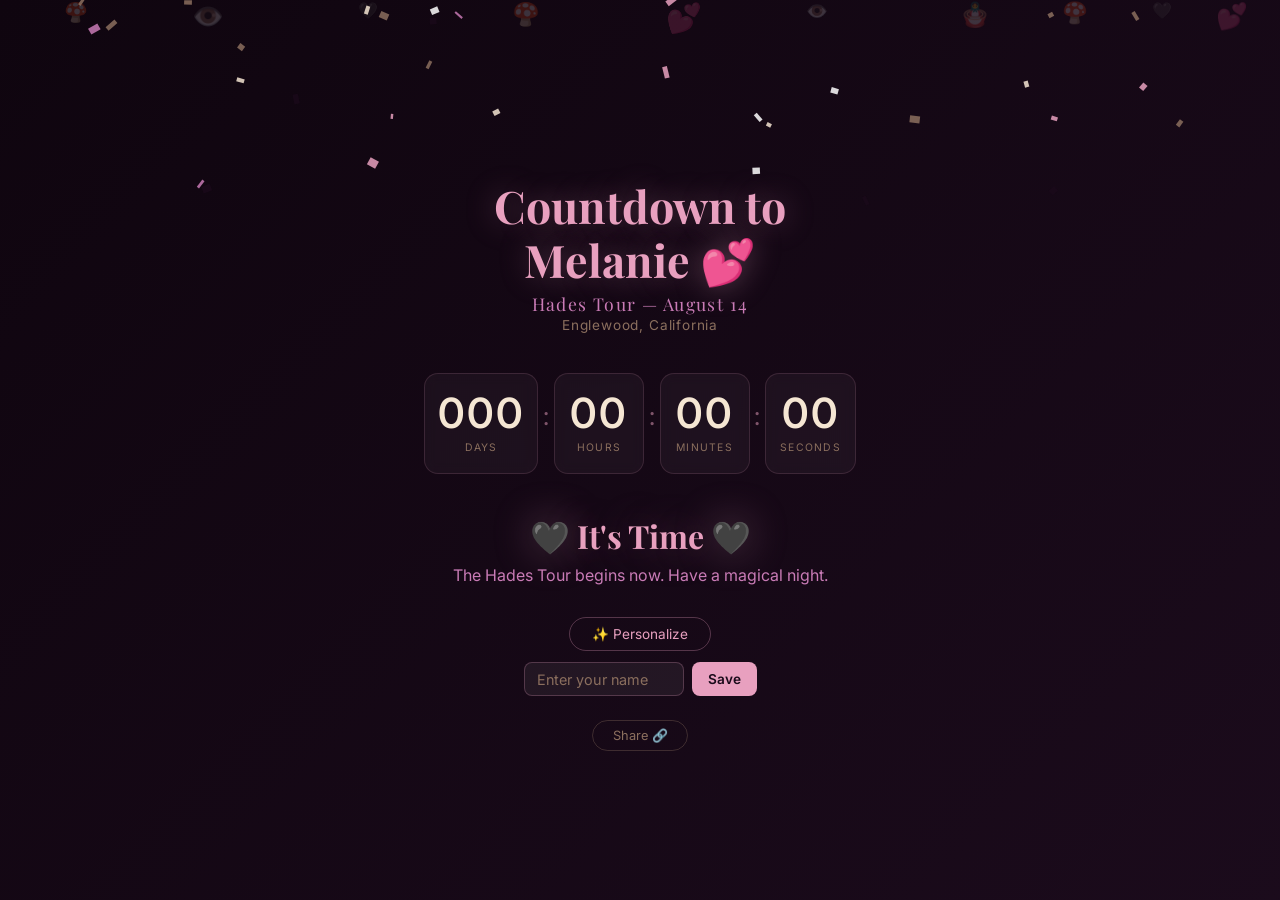
==== index.html @ d9dddd63 "Add Melanie Martinez Hades Tour countdown PWA Progressive Web App with live countdown to Aug 14, 202" ====
<!DOCTYPE html>
<html lang="en">
<head>
  <meta charset="UTF-8">
  <meta name="viewport" content="width=device-width, initial-scale=1.0">
  <title>Countdown to Melanie 💕</title>

  <!-- PWA Meta -->
  <link rel="manifest" href="manifest.json">
  <meta name="theme-color" content="#1a0a1a">
  <meta name="apple-mobile-web-app-capable" content="yes">
  <meta name="apple-mobile-web-app-status-bar-style" content="black-translucent">
  <meta name="apple-mobile-web-app-title" content="Melanie 💕">

  <!-- Apple Touch Icon -->
  <link rel="apple-touch-icon" href="icon-192.png">

  <!-- Fonts -->
  <link rel="preconnect" href="https://fonts.googleapis.com">
  <link rel="preconnect" href="https://fonts.gstatic.com" crossorigin>
  <link href="https://fonts.googleapis.com/css2?family=Playfair+Display:wght@400;700&family=Inter:wght@300;400;600&display=swap" rel="stylesheet">

  <link rel="stylesheet" href="style.css">
</head>
<body>

  <!-- Floating decorative elements -->
  <div class="floaters" aria-hidden="true">
    <span class="floater">🍄</span>
    <span class="floater">👁️</span>
    <span class="floater">🖤</span>
    <span class="floater">🍄</span>
    <span class="floater">💕</span>
    <span class="floater">👁️</span>
    <span class="floater">🪆</span>
    <span class="floater">🍄</span>
    <span class="floater">🖤</span>
    <span class="floater">💕</span>
  </div>

  <main class="container">
    <!-- Personalized greeting -->
    <div id="greeting" class="greeting"></div>

    <!-- Title -->
    <h1 class="title">Countdown to Melanie 💕</h1>
    <p class="subtitle">Hades Tour &mdash; August 14</p>
    <p class="location">Englewood, California</p>

    <!-- Countdown display -->
    <div class="countdown" id="countdown">
      <div class="time-block">
        <span class="time-value" id="days">000</span>
        <span class="time-label">Days</span>
      </div>
      <div class="separator">:</div>
      <div class="time-block">
        <span class="time-value" id="hours">00</span>
        <span class="time-label">Hours</span>
      </div>
      <div class="separator">:</div>
      <div class="time-block">
        <span class="time-value" id="minutes">00</span>
        <span class="time-label">Minutes</span>
      </div>
      <div class="separator">:</div>
      <div class="time-block">
        <span class="time-value" id="seconds">00</span>
        <span class="time-label">Seconds</span>
      </div>
    </div>

    <!-- Message shown when countdown reaches zero -->
    <div class="finale" id="finale" hidden>
      <h2>🖤 It's Time 🖤</h2>
      <p>The Hades Tour begins now. Have a magical night.</p>
    </div>

    <!-- Name input for personalized greeting -->
    <div class="name-section" id="nameSection">
      <button class="name-btn" id="nameBtn">✨ Personalize</button>
      <div class="name-input-wrap" id="nameInputWrap" hidden>
        <input type="text" id="nameInput" placeholder="Enter your name" maxlength="24" autocomplete="off">
        <button class="name-save" id="nameSave">Save</button>
      </div>
    </div>

    <!-- Share button -->
    <button class="share-btn" id="shareBtn">Share 🔗</button>
  </main>

  <!-- Confetti canvas (used when countdown hits zero) -->
  <canvas id="confetti" class="confetti-canvas"></canvas>

  <script src="app.js"></script>
</body>
</html>
---- style.css ----
/* ============================================
   Melanie Martinez – Hades Tour Countdown
   Pastel goth / dark whimsical aesthetic
   ============================================ */

/* ---------- Reset & base ---------- */
*, *::before, *::after {
  margin: 0;
  padding: 0;
  box-sizing: border-box;
}

:root {
  --pink: #e8a0bf;
  --cream: #f5e6d3;
  --brown: #8b6f5e;
  --dark: #1a0a1a;
  --darker: #0f050f;
  --accent: #c97bb6;
  --glow: rgba(232, 160, 191, 0.35);
}

html, body {
  height: 100%;
  font-family: 'Inter', sans-serif;
  color: var(--cream);
  overflow-x: hidden;
}

body {
  display: flex;
  justify-content: center;
  align-items: center;
  min-height: 100dvh;
  /* Animated gradient background */
  background: linear-gradient(135deg, var(--darker), #1f0d20, #120812, #1a0a1a);
  background-size: 400% 400%;
  animation: gradientShift 12s ease infinite;
}

@keyframes gradientShift {
  0%   { background-position: 0% 50%; }
  50%  { background-position: 100% 50%; }
  100% { background-position: 0% 50%; }
}

/* ---------- Floating decorative emojis ---------- */
.floaters {
  position: fixed;
  inset: 0;
  pointer-events: none;
  z-index: 0;
  overflow: hidden;
}

.floater {
  position: absolute;
  font-size: 1.4rem;
  opacity: 0.18;
  animation: floatUp linear infinite;
}

/* Distribute floaters across the viewport */
.floater:nth-child(1)  { left:  5%; animation-duration: 18s; animation-delay: 0s;   font-size: 1.2rem; }
.floater:nth-child(2)  { left: 15%; animation-duration: 22s; animation-delay: 3s;   font-size: 1.6rem; }
.floater:nth-child(3)  { left: 28%; animation-duration: 16s; animation-delay: 1s;   font-size: 1rem;  }
.floater:nth-child(4)  { left: 40%; animation-duration: 24s; animation-delay: 5s;   font-size: 1.4rem; }
.floater:nth-child(5)  { left: 52%; animation-duration: 20s; animation-delay: 2s;   font-size: 1.8rem; }
.floater:nth-child(6)  { left: 63%; animation-duration: 19s; animation-delay: 4s;   font-size: 1.1rem; }
.floater:nth-child(7)  { left: 75%; animation-duration: 23s; animation-delay: 1.5s; font-size: 1.5rem; }
.floater:nth-child(8)  { left: 83%; animation-duration: 17s; animation-delay: 6s;   font-size: 1.3rem; }
.floater:nth-child(9)  { left: 90%; animation-duration: 21s; animation-delay: 0.5s; font-size: 1rem;  }
.floater:nth-child(10) { left: 95%; animation-duration: 25s; animation-delay: 3.5s; font-size: 1.6rem; }

@keyframes floatUp {
  0%   { transform: translateY(110vh) rotate(0deg);   opacity: 0;    }
  10%  { opacity: 0.18; }
  90%  { opacity: 0.18; }
  100% { transform: translateY(-10vh) rotate(360deg);  opacity: 0;    }
}

/* ---------- Container ---------- */
.container {
  position: relative;
  z-index: 1;
  text-align: center;
  padding: 2rem 1.5rem;
  max-width: 480px;
  width: 100%;
}

/* ---------- Greeting ---------- */
.greeting {
  font-size: 1rem;
  color: var(--accent);
  margin-bottom: 0.5rem;
  font-weight: 300;
  letter-spacing: 0.03em;
  min-height: 1.4em;
}

/* ---------- Title & subtitle ---------- */
.title {
  font-family: 'Playfair Display', serif;
  font-size: 2.2rem;
  font-weight: 700;
  color: var(--pink);
  text-shadow: 0 0 30px var(--glow);
  line-height: 1.2;
  margin-bottom: 0.3rem;
}

.subtitle {
  font-family: 'Playfair Display', serif;
  font-size: 1.1rem;
  color: var(--accent);
  letter-spacing: 0.08em;
  margin-bottom: 0.15rem;
}

.location {
  font-size: 0.85rem;
  color: var(--brown);
  letter-spacing: 0.06em;
  margin-bottom: 2.5rem;
}

/* ---------- Countdown ---------- */
.countdown {
  display: flex;
  justify-content: center;
  align-items: center;
  gap: 0.3rem;
  margin-bottom: 2.5rem;
}

.time-block {
  display: flex;
  flex-direction: column;
  align-items: center;
  background: rgba(255, 255, 255, 0.04);
  border: 1px solid rgba(232, 160, 191, 0.15);
  border-radius: 14px;
  padding: 1rem 0.8rem;
  min-width: 68px;
  backdrop-filter: blur(6px);
}

.time-value {
  font-family: 'Inter', sans-serif;
  font-size: 2rem;
  font-weight: 600;
  color: var(--cream);
  letter-spacing: 0.04em;
  line-height: 1;
  transition: color 0.3s;
}

.time-label {
  font-size: 0.65rem;
  text-transform: uppercase;
  letter-spacing: 0.12em;
  color: var(--brown);
  margin-top: 0.4rem;
}

.separator {
  font-size: 1.6rem;
  color: var(--pink);
  opacity: 0.5;
  padding-bottom: 1rem;
  animation: blink 1s step-end infinite;
}

@keyframes blink {
  50% { opacity: 0.15; }
}

/* ---------- Finale (zero state) ---------- */
.finale {
  margin-bottom: 2rem;
}
.finale h2 {
  font-family: 'Playfair Display', serif;
  font-size: 2rem;
  color: var(--pink);
  text-shadow: 0 0 40px var(--glow);
  margin-bottom: 0.5rem;
}
.finale p {
  color: var(--accent);
  font-size: 1rem;
}

/* ---------- Name section ---------- */
.name-section {
  margin-bottom: 1.5rem;
}

.name-btn {
  background: none;
  border: 1px solid rgba(232, 160, 191, 0.3);
  color: var(--pink);
  padding: 0.5rem 1.4rem;
  border-radius: 999px;
  cursor: pointer;
  font-size: 0.85rem;
  font-family: inherit;
  transition: background 0.3s, border-color 0.3s;
}
.name-btn:hover {
  background: rgba(232, 160, 191, 0.08);
  border-color: var(--pink);
}

.name-input-wrap {
  display: flex;
  gap: 0.5rem;
  justify-content: center;
  margin-top: 0.7rem;
}

.name-input-wrap input {
  background: rgba(255, 255, 255, 0.06);
  border: 1px solid rgba(232, 160, 191, 0.25);
  border-radius: 8px;
  padding: 0.45rem 0.8rem;
  color: var(--cream);
  font-family: inherit;
  font-size: 0.9rem;
  outline: none;
  width: 160px;
  transition: border-color 0.3s;
}
.name-input-wrap input:focus {
  border-color: var(--pink);
}
.name-input-wrap input::placeholder {
  color: var(--brown);
}

.name-save {
  background: var(--pink);
  color: var(--dark);
  border: none;
  border-radius: 8px;
  padding: 0.45rem 1rem;
  font-family: inherit;
  font-size: 0.85rem;
  font-weight: 600;
  cursor: pointer;
  transition: opacity 0.3s;
}
.name-save:hover {
  opacity: 0.85;
}

/* ---------- Share button ---------- */
.share-btn {
  background: none;
  border: 1px solid rgba(139, 111, 94, 0.35);
  color: var(--brown);
  padding: 0.45rem 1.2rem;
  border-radius: 999px;
  cursor: pointer;
  font-size: 0.8rem;
  font-family: inherit;
  transition: color 0.3s, border-color 0.3s;
}
.share-btn:hover {
  color: var(--pink);
  border-color: var(--pink);
}

/* ---------- Confetti canvas ---------- */
.confetti-canvas {
  position: fixed;
  inset: 0;
  width: 100%;
  height: 100%;
  pointer-events: none;
  z-index: 10;
}

/* ---------- Responsive ---------- */
@media (max-width: 400px) {
  .title { font-size: 1.7rem; }
  .time-block { min-width: 58px; padding: 0.8rem 0.5rem; }
  .time-value { font-size: 1.6rem; }
  .countdown { gap: 0.2rem; }
}

@media (min-width: 600px) {
  .title { font-size: 2.8rem; }
  .time-block { min-width: 90px; padding: 1.2rem 1rem; }
  .time-value { font-size: 2.6rem; }
}
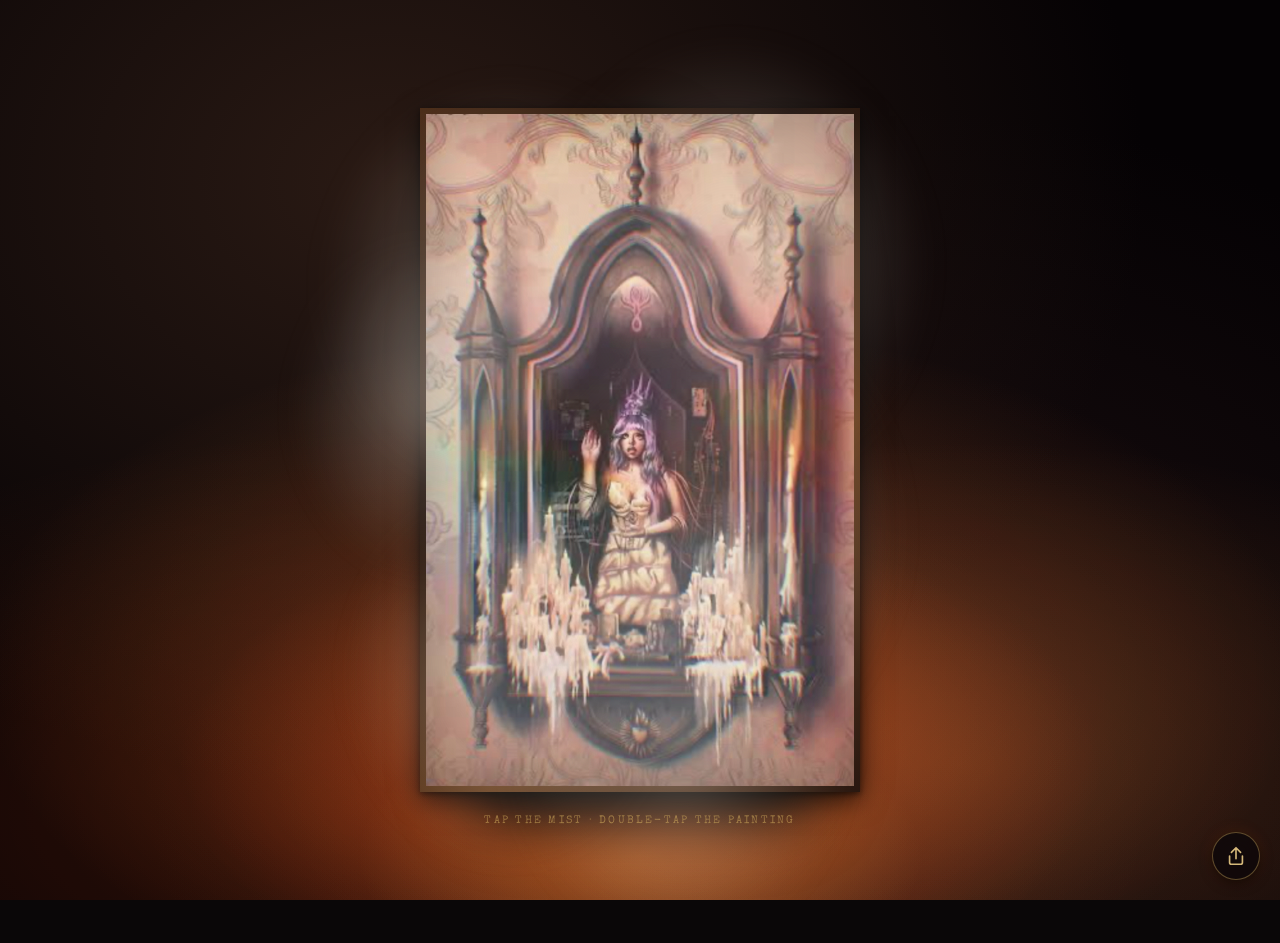
==== commit 3cb13e9a: "Fix countdown slots clipping and isolate embers from repaints Increase slat and digit heights so num" ====
--- a/index.html
+++ b/index.html
@@ -1,97 +1,928 @@
 <!DOCTYPE html>
 <html lang="en">
 <head>
-  <meta charset="UTF-8">
-  <meta name="viewport" content="width=device-width, initial-scale=1.0">
-  <title>Countdown to Melanie 💕</title>
-
-  <!-- PWA Meta -->
-  <link rel="manifest" href="manifest.json">
-  <meta name="theme-color" content="#1a0a1a">
-  <meta name="apple-mobile-web-app-capable" content="yes">
-  <meta name="apple-mobile-web-app-status-bar-style" content="black-translucent">
-  <meta name="apple-mobile-web-app-title" content="Melanie 💕">
-
-  <!-- Apple Touch Icon -->
-  <link rel="apple-touch-icon" href="icon-192.png">
-
-  <!-- Fonts -->
-  <link rel="preconnect" href="https://fonts.googleapis.com">
-  <link rel="preconnect" href="https://fonts.gstatic.com" crossorigin>
-  <link href="https://fonts.googleapis.com/css2?family=Playfair+Display:wght@400;700&family=Inter:wght@300;400;600&display=swap" rel="stylesheet">
-
-  <link rel="stylesheet" href="style.css">
+<meta charset="UTF-8">
+<meta name="viewport" content="width=device-width,initial-scale=1.0,user-scalable=no">
+<title>Hades Tour — Countdown</title>
+
+<!-- PWA: install to home screen as a fullscreen app -->
+<meta name="apple-mobile-web-app-capable" content="yes">
+<meta name="mobile-web-app-capable" content="yes">
+<meta name="apple-mobile-web-app-status-bar-style" content="black-translucent">
+<meta name="apple-mobile-web-app-title" content="Hades Tour">
+<meta name="theme-color" content="#0a0708">
+<meta name="description" content="A countdown to Melanie Martinez's Hades Tour, August 14 in Inglewood.">
+
+<!-- Real PWA manifest -->
+<link rel="manifest" href="manifest.json">
+
+<!-- Real PNG icons for iOS / Android home screens -->
+<link rel="apple-touch-icon" href="icons/apple-touch-icon.png">
+<link rel="icon" type="image/png" sizes="192x192" href="icons/icon-192.png">
+<link rel="icon" type="image/png" sizes="512x512" href="icons/icon-512.png">
+<link href="https://fonts.googleapis.com/css2?family=Cinzel:wght@700;900&family=Pirata+One&family=Special+Elite&display=swap" rel="stylesheet">
+<style>
+  *,*::before,*::after { box-sizing: border-box; margin: 0; padding: 0; }
+  html, body {
+    height: 100%;
+    overflow: hidden;
+    background: #0a0708;
+    -webkit-tap-highlight-color: transparent;
+    user-select: none;
+    touch-action: manipulation;
+  }
+  body {
+    display: flex;
+    align-items: center;
+    justify-content: center;
+    background:
+      radial-gradient(ellipse at 30% 20%, #2a1a14 0%, transparent 60%),
+      radial-gradient(ellipse at 70% 80%, #1a0e10 0%, transparent 60%),
+      #050204;
+  }
+  /* Roaring fire glow — multiple layers flickering at different rhythms */
+  body::before {
+    content: '';
+    position: fixed;
+    inset: 0;
+    background:
+      radial-gradient(ellipse 80% 60% at 50% 75%, rgba(255, 110, 30, 0.35), transparent 65%),
+      radial-gradient(ellipse 60% 45% at 50% 85%, rgba(255, 60, 10, 0.4), transparent 60%),
+      radial-gradient(ellipse 40% 30% at 50% 95%, rgba(255, 200, 80, 0.3), transparent 55%);
+    animation: fireRoar 0.18s steps(2) infinite, fireBreath 4s ease-in-out infinite;
+    pointer-events: none;
+    mix-blend-mode: screen;
+    z-index: 0;
+  }
+  /* Cooler ambient flicker layer */
+  body::after {
+    content: '';
+    position: fixed;
+    inset: 0;
+    background:
+      radial-gradient(ellipse 100% 70% at 30% 90%, rgba(255, 80, 20, 0.18), transparent 60%),
+      radial-gradient(ellipse 90% 60% at 75% 85%, rgba(255, 130, 40, 0.18), transparent 60%);
+    animation: fireFlicker 0.32s steps(3) infinite;
+    pointer-events: none;
+    mix-blend-mode: screen;
+    z-index: 0;
+  }
+  /* Rapid fine flicker — like flame tips dancing */
+  @keyframes fireRoar {
+    0%   { opacity: 0.85; transform: scaleY(1)    translateY(0); }
+    25%  { opacity: 1;    transform: scaleY(1.04) translateY(-1px); }
+    50%  { opacity: 0.78; transform: scaleY(0.98) translateY(1px); }
+    75%  { opacity: 0.95; transform: scaleY(1.02) translateY(-0.5px); }
+    100% { opacity: 0.88; transform: scaleY(1)    translateY(0); }
+  }
+  /* Slow breath — fire growing/settling */
+  @keyframes fireBreath {
+    0%, 100% { filter: brightness(1)   hue-rotate(0deg); }
+    50%      { filter: brightness(1.2) hue-rotate(-8deg); }
+  }
+  @keyframes fireFlicker {
+    0%   { opacity: 0.6; }
+    33%  { opacity: 0.9; }
+    66%  { opacity: 0.5; }
+    100% { opacity: 0.75; }
+  }
+
+  .stage {
+    position: relative;
+    width: min(92vw, 440px);
+    aspect-ratio: 9 / 14;
+    z-index: 1;
+  }
+
+  /* ===== HYMN BOARD ===== */
+  .hymn-board {
+    position: absolute;
+    inset: 0;
+    filter:
+      drop-shadow(0 20px 30px rgba(0,0,0,0.8))
+      drop-shadow(0 4px 8px rgba(0,0,0,0.6))
+      drop-shadow(0 0 20px rgba(0,0,0,0.7))
+      blur(0.5px);
+  }
+  .board-content {
+    position: absolute;
+    inset: 0;
+    display: flex;
+    flex-direction: column;
+    align-items: center;
+    -webkit-mask-image: url("data:image/svg+xml;utf8,<svg xmlns='http://www.w3.org/2000/svg' viewBox='0 0 200 311' preserveAspectRatio='none'><path d='M 30 60 L 35 12 L 40 60 L 50 80 C 70 50, 90 25, 100 5 C 110 25, 130 50, 150 80 L 160 60 L 165 12 L 170 60 L 175 105 L 175 295 C 175 302, 170 307, 163 307 L 37 307 C 30 307, 25 302, 25 295 L 25 105 Z' fill='black'/></svg>");
+            mask-image: url("data:image/svg+xml;utf8,<svg xmlns='http://www.w3.org/2000/svg' viewBox='0 0 200 311' preserveAspectRatio='none'><path d='M 30 60 L 35 12 L 40 60 L 50 80 C 70 50, 90 25, 100 5 C 110 25, 130 50, 150 80 L 160 60 L 165 12 L 170 60 L 175 105 L 175 295 C 175 302, 170 307, 163 307 L 37 307 C 30 307, 25 302, 25 295 L 25 105 Z' fill='black'/></svg>");
+    -webkit-mask-size: 100% 100%;
+            mask-size: 100% 100%;
+    -webkit-mask-repeat: no-repeat;
+            mask-repeat: no-repeat;
+    padding: 8% 11% 3.5% 11%;
+  }
+
+  .wood-bg {
+    position: absolute;
+    inset: 0;
+    background:
+      /* Subtle warm highlight from upper-left like raked light */
+      radial-gradient(ellipse at 25% 15%, rgba(255, 200, 140, 0.22), transparent 55%),
+      /* Dark vignette around outer edges */
+      radial-gradient(ellipse at 50% 50%, transparent 35%, rgba(0,0,0,0.5) 100%),
+      /* Base oak tone */
+      linear-gradient(180deg, #6b3818 0%, #5a2d12 50%, #4a2410 100%);
+  }
+  /* Organic wood grain layer — vertical flowing streaks via SVG turbulence */
+  .wood-grain {
+    position: absolute;
+    inset: 0;
+    opacity: 0.7;
+    mix-blend-mode: multiply;
+    pointer-events: none;
+    background-image: url("data:image/svg+xml;utf8,<svg xmlns='http://www.w3.org/2000/svg' width='400' height='600'><filter id='g'><feTurbulence type='turbulence' baseFrequency='0.018 0.55' numOctaves='3' seed='7'/><feColorMatrix values='0 0 0 0 0.18  0 0 0 0 0.08  0 0 0 0 0.03  0 0 0 1.4 -0.2'/></filter><rect width='100%25' height='100%25' filter='url(%23g)'/></svg>");
+    background-size: 100% 100%;
+  }
+  /* Secondary finer grain for detail */
+  .wood-grain-fine {
+    position: absolute;
+    inset: 0;
+    opacity: 0.35;
+    mix-blend-mode: overlay;
+    pointer-events: none;
+    background-image: url("data:image/svg+xml;utf8,<svg xmlns='http://www.w3.org/2000/svg' width='400' height='600'><filter id='g'><feTurbulence type='fractalNoise' baseFrequency='0.04 0.9' numOctaves='2' seed='3'/><feColorMatrix values='0 0 0 0 0.4  0 0 0 0 0.2  0 0 0 0 0.08  0 0 0 1 -0.3'/></filter><rect width='100%25' height='100%25' filter='url(%23g)'/></svg>");
+    background-size: 100% 100%;
+  }
+  /* Knots scattered subtly */
+  .wood-knots {
+    position: absolute;
+    inset: 0;
+    opacity: 0.4;
+    mix-blend-mode: multiply;
+    pointer-events: none;
+    background:
+      radial-gradient(ellipse 12px 18px at 22% 18%, rgba(30, 12, 4, 0.7), transparent 70%),
+      radial-gradient(ellipse 8px 14px at 78% 38%, rgba(30, 12, 4, 0.6), transparent 70%),
+      radial-gradient(ellipse 10px 16px at 35% 72%, rgba(30, 12, 4, 0.65), transparent 70%),
+      radial-gradient(ellipse 7px 12px at 88% 82%, rgba(30, 12, 4, 0.55), transparent 70%);
+  }
+  /* Soft beveled rim — inner glow + dark inner shadow gives wood-edge depth.
+     Heavy blur on the inset shadows softens the rim transition so the
+     board edge fades instead of cutting hard. */
+  .wood-rim {
+    position: absolute;
+    inset: 0;
+    pointer-events: none;
+    box-shadow:
+      inset 0 0 30px 8px rgba(0, 0, 0, 0.7),
+      inset 0 0 60px 20px rgba(0, 0, 0, 0.4),
+      inset 0 0 14px rgba(255, 180, 110, 0.18),
+      inset 0 2px 3px rgba(255, 200, 140, 0.25);
+  }
+  /* Soft edge feather — fades the board outline into darkness all around */
+  .wood-feather {
+    position: absolute;
+    inset: -2%;
+    pointer-events: none;
+    background: radial-gradient(ellipse 95% 95% at 50% 50%, transparent 60%, rgba(5, 2, 4, 0.5) 80%, rgba(5, 2, 4, 1) 100%);
+  }
+
+  /* Crown sits where the cross used to */
+  .crown {
+    position: relative;
+    z-index: 2;
+    width: clamp(80px, 24vw, 130px);
+    height: auto;
+    margin-top: auto;        /* push DOWN to just above the info block */
+    margin-bottom: -2%;      /* overlap slightly into the info area */
+    flex-shrink: 0;
+    filter: drop-shadow(0 2px 4px rgba(0,0,0,0.7)) drop-shadow(0 0 12px rgba(255, 80, 20, 0.25));
+  }
+  @keyframes lavaPulse {
+    0%, 100% { opacity: 0.85; }
+    50% { opacity: 1; }
+  }
+  .crown .lava { animation: lavaPulse 2.5s ease-in-out infinite; transform-origin: center; }
+  .crown .skull-eye { animation: lavaPulse 1.8s ease-in-out infinite; }
+
+  /* ===== Concert info ===== */
+  .info {
+    position: relative;
+    z-index: 2;
+    text-align: center;
+    color: #f4e4c4;
+    margin-top: 2%;
+    margin-bottom: 4.5%;
+    width: 100%;
+    text-transform: uppercase;
+  }
+  /* Bold condensed display — closer to the Hades poster's heavy serif lockup */
+  .info-artist {
+    font-family: 'Cinzel', serif;
+    font-weight: 900;
+    font-size: clamp(1.3rem, 5.6vw, 2.05rem);
+    line-height: 0.95;
+    letter-spacing: 0.04em;
+    color: #f5e7c8;
+    text-shadow: 0 2px 0 rgba(0,0,0,0.8), 0 0 10px rgba(0,0,0,0.5);
+    margin-bottom: 0.25em;
+  }
+  .info-tour {
+    font-family: 'Pirata One', serif;
+    font-size: clamp(1.15rem, 4.8vw, 1.6rem);
+    color: #e0c890;
+    letter-spacing: 0.06em;
+    text-shadow: 0 1px 0 rgba(0,0,0,0.7);
+    margin: 0.05em 0 0.15em 0;
+  }
+  .info-meta {
+    font-family: 'Pirata One', serif;
+    font-size: clamp(0.85rem, 3.1vw, 1.1rem);
+    color: #d4b87a;
+    letter-spacing: 0.08em;
+    text-shadow: 0 1px 0 rgba(0,0,0,0.6);
+    margin-top: 0.2em;
+    line-height: 1.2;
+  }
+
+  /* ===== Slats ===== */
+  .slats {
+    position: relative;
+    z-index: 2;
+    display: flex;
+    flex-direction: column;
+    width: 100%;
+    gap: clamp(3px, 1.1vw, 7px);
+    contain: layout style;
+    isolation: isolate;
+    transform: translateZ(0);
+  }
+  .slat {
+    display: flex;
+    align-items: center;
+    /* Pull label and number toward center: small left/right padding,
+       use justify-content space-around so they sit closer to middle */
+    justify-content: center;
+    gap: clamp(8px, 2.5vw, 16px);
+    background:
+      linear-gradient(180deg, #1a0a04 0%, #0a0402 50%, #1a0a04 100%);
+    border-top: 2px solid rgba(40, 20, 8, 0.9);
+    border-bottom: 2px solid rgba(20, 8, 2, 0.9);
+    box-shadow:
+      inset 0 2px 4px rgba(0,0,0,0.9),
+      inset 0 -1px 2px rgba(60, 30, 12, 0.4);
+    padding: 0.25em 0.5em;
+    height: clamp(44px, 12vw, 68px);
+    position: relative;
+  }
+  .slat::before {
+    content: '';
+    position: absolute;
+    top: -3px; left: 0; right: 0;
+    height: 3px;
+    background: linear-gradient(180deg, rgba(80, 40, 18, 0.6), transparent);
+    pointer-events: none;
+  }
+  .slat-label {
+    font-family: 'Special Elite', serif;
+    font-size: clamp(1rem, 4vw, 1.5rem);
+    color: #c9a878;
+    letter-spacing: 0.12em;
+    text-transform: uppercase;
+    text-shadow: 0 1px 1px rgba(0,0,0,0.8);
+    line-height: 1;
+  }
+  .slat-value {
+    font-family: 'Special Elite', 'Courier New', monospace;
+    font-weight: 700;
+    font-size: clamp(1.4rem, 5.5vw, 2rem);
+    color: #f4e8c8;
+    letter-spacing: 0;
+    line-height: 1;
+    text-shadow:
+      0 0 8px rgba(244, 232, 200, 0.4),
+      0 1px 0 rgba(0,0,0,0.8);
+    display: inline-flex;
+    gap: 0;
+  }
+  /* Each digit gets a fixed-width slot so the value never reflows.
+     contain: strict isolates this so changing the character doesn't
+     trigger a layout/paint cascade up to the body. */
+  .digit {
+    display: inline-block;
+    width: 0.7em;
+    text-align: center;
+    contain: layout style;
+    height: 1.3em;
+  }
+
+  /* Embers fill the entire background like a roaring fire.
+     transform: translateZ(0) + isolation forces a separate GPU layer so
+     repaints elsewhere on the page (like the second digit changing) don't
+     interrupt the ember animation. */
+  .embers {
+    position: fixed;
+    inset: 0;
+    pointer-events: none;
+    z-index: 0;
+    overflow: hidden;
+    transform: translateZ(0);
+    will-change: transform;
+    isolation: isolate;
+    contain: strict;
+  }
+  .ember {
+    position: absolute;
+    border-radius: 50%;
+    background: #ff9a3c;
+    box-shadow: 0 0 6px #ff7a1c, 0 0 14px rgba(255, 122, 28, 0.7);
+    opacity: 0;
+    bottom: -10px;
+    will-change: transform, opacity, bottom;
+    animation: emberRise linear infinite;
+    transform: translateZ(0);
+  }
+  .ember.small  { width: 2px; height: 2px; box-shadow: 0 0 4px #ff7a1c, 0 0 8px rgba(255, 122, 28, 0.6); }
+  .ember.medium { width: 3px; height: 3px; }
+  .ember.large  { width: 4px; height: 4px; box-shadow: 0 0 8px #ffaa3c, 0 0 18px rgba(255, 122, 28, 0.85); }
+  .ember.bright { width: 3px; height: 3px; background: #ffd87a; box-shadow: 0 0 10px #ffaa3c, 0 0 20px rgba(255, 200, 80, 0.9); }
+  @keyframes emberRise {
+    0%   { bottom: -10px; opacity: 0; transform: translateX(0) scale(0.5); }
+    8%   { opacity: 1; }
+    50%  { transform: translateX(var(--drift)) scale(1); opacity: 0.95; }
+    90%  { opacity: 0.7; }
+    100% { bottom: 110vh; opacity: 0; transform: translateX(calc(var(--drift) * 1.6)) scale(1.2); }
+  }
+
+  /* ===== PAINTING (mount → hinge → painting) ===== */
+  .painting-mount {
+    position: absolute;
+    inset: 0;
+    z-index: 5;
+    transform-origin: 0 0;
+    will-change: transform, opacity;
+  }
+  .painting-hinge {
+    position: absolute;
+    inset: 0;
+    transform-origin: 0 0;
+    will-change: transform;
+  }
+  .painting {
+    position: absolute;
+    inset: 0;
+    cursor: pointer;
+    background-image: url('[data-uri]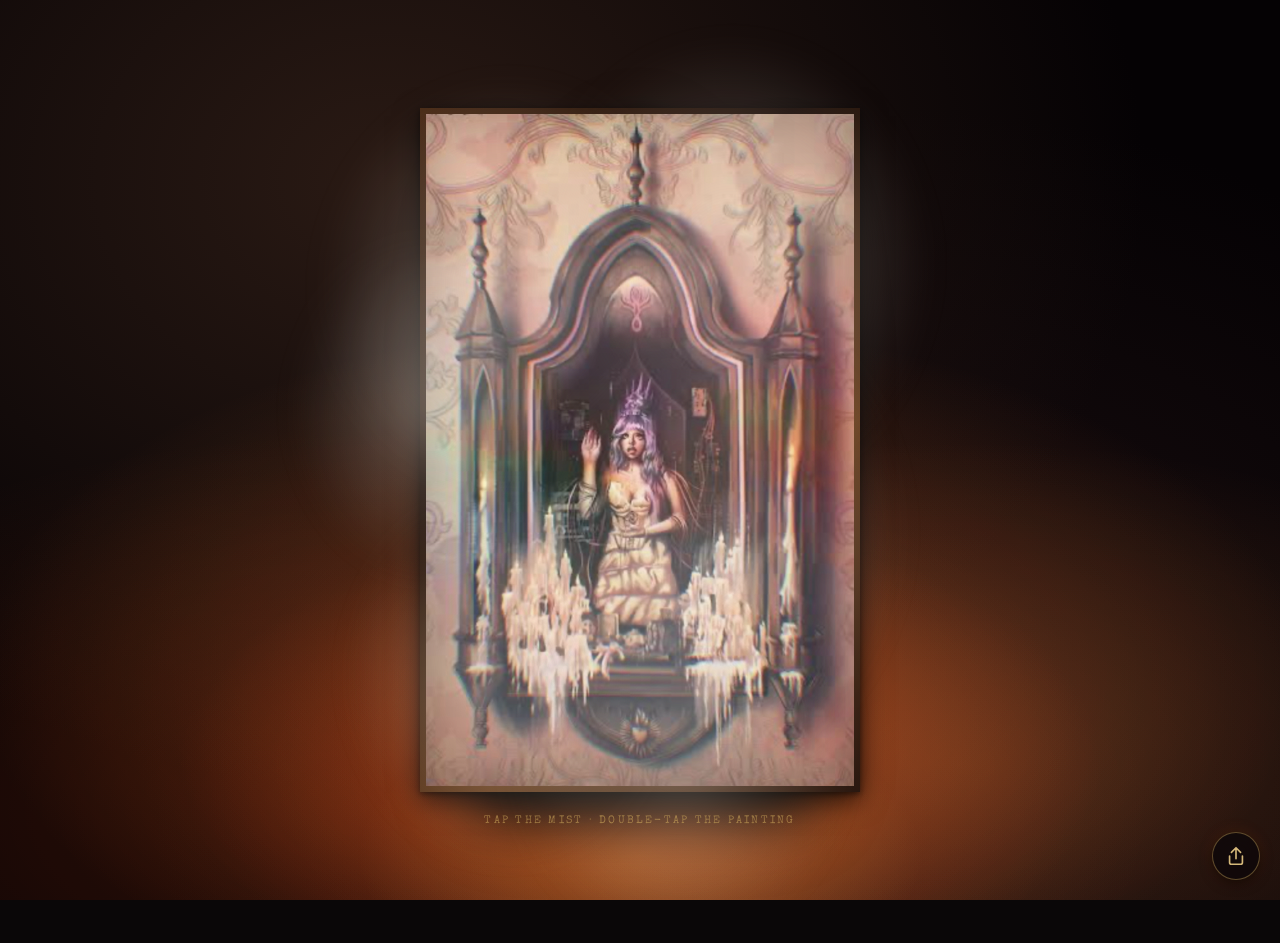
==== commit 435c3bab: "Fix days countdown: support 3 digits and remove 99-day cap Added a third digit slot for days and upd" ====
--- a/index.html
+++ b/index.html
@@ -208,7 +208,7 @@
     z-index: 2;
     text-align: center;
     color: #f4e4c4;
-    margin-top: 2%;
+    margin-top: -1%;
     margin-bottom: 4.5%;
     width: 100%;
     text-transform: uppercase;
@@ -269,7 +269,7 @@
       inset 0 2px 4px rgba(0,0,0,0.9),
       inset 0 -1px 2px rgba(60, 30, 12, 0.4);
     padding: 0.25em 0.5em;
-    height: clamp(44px, 12vw, 68px);
+    height: clamp(54px, 15vw, 82px);
     position: relative;
   }
   .slat::before {
@@ -692,7 +692,7 @@
       </div>
 
       <div class="slats">
-        <div class="slat"><span class="slat-label">Days</span>   <span class="slat-value"><span class="digit" id="d0">0</span><span class="digit" id="d1">0</span></span></div>
+        <div class="slat"><span class="slat-label">Days</span>   <span class="slat-value"><span class="digit" id="d0">0</span><span class="digit" id="d1">0</span><span class="digit" id="d2">0</span></span></div>
         <div class="slat"><span class="slat-label">Hours</span>  <span class="slat-value"><span class="digit" id="h0">0</span><span class="digit" id="h1">0</span></span></div>
         <div class="slat"><span class="slat-label">Minutes</span><span class="slat-value"><span class="digit" id="m0">0</span><span class="digit" id="m1">0</span></span></div>
         <div class="slat"><span class="slat-label">Seconds</span><span class="slat-value"><span class="digit" id="s0">0</span><span class="digit" id="s1">0</span></span></div>
@@ -752,17 +752,18 @@
   }
   const target = getTarget();
   const digits = {
-    d0: document.getElementById('d0'), d1: document.getElementById('d1'),
+    d0: document.getElementById('d0'), d1: document.getElementById('d1'), d2: document.getElementById('d2'),
     h0: document.getElementById('h0'), h1: document.getElementById('h1'),
     m0: document.getElementById('m0'), m1: document.getElementById('m1'),
     s0: document.getElementById('s0'), s1: document.getElementById('s1')
   };
-  function setUnit(prefix, n) {
-    const s = String(n).padStart(2, '0');
-    const a = digits[prefix + '0'];
-    const b = digits[prefix + '1'];
-    if (a.textContent !== s[0]) a.textContent = s[0];
-    if (b.textContent !== s[1]) b.textContent = s[1];
+  function setUnit(prefix, n, len) {
+    len = len || 2;
+    const s = String(n).padStart(len, '0');
+    for (let i = 0; i < len; i++) {
+      const el = digits[prefix + i];
+      if (el && el.textContent !== s[i]) el.textContent = s[i];
+    }
   }
   function tick() {
     let diff = Math.max(0, target.getTime() - Date.now());
@@ -770,7 +771,7 @@
     const hours = Math.floor(diff / 3600000); diff -= hours * 3600000;
     const mins = Math.floor(diff / 60000); diff -= mins * 60000;
     const secs = Math.floor(diff / 1000);
-    setUnit('d', Math.min(99, days));
+    setUnit('d', days, 3);
     setUnit('h', hours);
     setUnit('m', mins);
     setUnit('s', secs);
